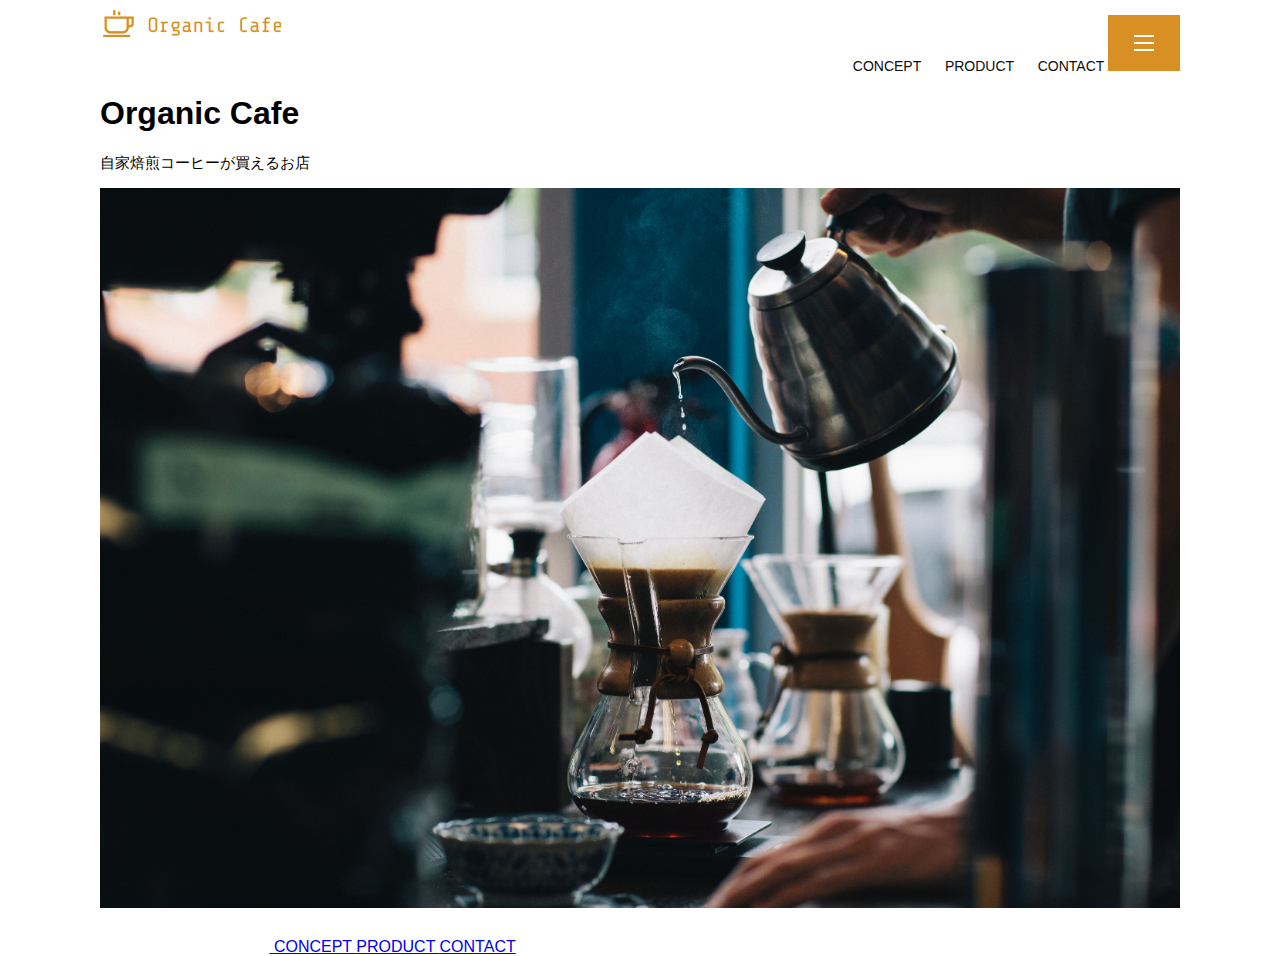
==== kadai_013/index.html @ 007c0a20 "Add files via upload" ====
<!DOCTYPE html>
<html>

<head>
  <title>Organic Cafe</title>
  <meta charset="UTF-8" />
  <meta name="description" content="自家焙煎のコーヒーがお家で楽しめるOrganic Cafe" />
  <meta name="viewport" content="width=device-width, initial-scale=1.0" />
  <link rel="stylesheet" href="style.css" />
</head>

<body>

  <!-- ヘッダー -->
  <header>

    <!-- ロゴ -->
    <a href="index.html" id="logo"><img src="images/logo.png" alt="トップページに戻る" /></a>

    <!-- PC用ナビゲーション -->
    <nav id="nav-pc">
      <a href="index.html#concept">CONCEPT</a>
      <a href="index.html#product">PRODUCT</a>
      <a href="index.html#contact">CONTACT</a>
   


     <!-- スマートフォン用ハンバーガーメニュー -->
      <img id="menu-sp" src="images/button-menu.png" alt="ナビゲーションを開く" onclick="document.getElementById('nav-sp').style.display = 'block'">
    </nav>
    </header>

    <main>
      <article>
        <!-- メインビジュアル -->
        <section id="main-visual">
          <div id="main-message">
            <h1>Organic Cafe</h1>
            <p>自家焙煎コーヒーが買えるお店</p>
          </div>
          <img src="images/main-image.jpg" alt="コーヒーをハンドドリップで淹れる画像" />
        </section>
      </article>
    </main>
      

    <!-- スマートフォン用ナビゲーション -->
    <nav id="nav-sp">

      <!-- ナビゲーションを閉じるボタン -->
      <img id="close" src="images/button-close.png" alt="ナビゲーションを閉じる" onclick="document.getElementById('nav-sp').style.display = 'none'">


      <!-- トップページに戻るリンク -->
      <a id="logo-sp" href="index.html" onclick="document.getElementById('nav-sp').style.display = 'none'">
        <img src="images/logo-sp.png" alt="トップページに戻る">
      </a>

      <!-- CONCEPT ページへのリンク -->
      <a class="menu" href="index.html#concept" onclick="document.getElementById('nav-sp').style.display = 'none'">
        CONCEPT
      </a>

      <!-- PRODUCT ページへのリンク -->
      <a class="menu" href="index.html#product" onclick="document.getElementById('nav-sp').style.display = 'none'">
        PRODUCT
      </a>

      <!-- CONTACT ページへのリンク -->
      <a class="menu" href="index.html#contact" onclick="document.getElementById('nav-sp').style.display = 'none'">
        CONTACT
      </a>
    </nav>

   

</body>

</html>
---- kadai_013/style.css ----
body {
  font-family: "Source Sans Pro", "Hiragino Kaku Gothic ProN", Meiryo, Arial,
    sans-serif;
}

p {
  font-size: 15px;
}

#main-visual>img {
  width: 100%;
}

/*================
PC用のスタイル 
=================*/

  /* 横幅設定 */
  body {
    max-width: 1080px;
    min-width: 960px;
    margin: 0 auto 0 auto;
  }

 

  /* ヘッダー */
  header {
    display: flex;
    justify-content: space-between;
  }

  @media screen and (min-width: 768px) { /* ナビゲーションのレイアウト */
  #nav-pc {
    text-align: right;
    font-size: 14px;
    padding-top: 15px;
  }

  /* ナビゲーションのリンクの装飾設定 */
  #nav-pc>a {
    text-decoration: none;
    margin-left: 20px;
  }

  #nav-pc>a:link {
    color: #0d0d0d;
  }

  #nav-pc>a:visited {
    color: #0d0d0d;
  }

  #nav-pc>a:hover {
    color: #0d0d0d;
    text-decoration: underline;
  }

  #nav-pc>a:active {
    color: #0d0d0d;
  }
}

/*================
SP用のスタイル 
=================*/

@media screen and (max-width: 767px) {
  /*  ハンバーガーメニュー */
  #menu-sp {
    float: right;
    padding: 0;
  }


   /* PCのナビゲーションを非表示に */
   #nav-pc {
    display: none;
  }

  

  /* スマホ用ナビゲーション */

  #nav-sp {
    background-color: #ce933e;
    position: absolute;
    left: 0;
    top: 0;
    height: 100%;
    width: 100%;
    display: none;
    z-index: 100;
  }

   /* 閉じるボタン */

  #close {
    position: absolute;
    top: 20px;
    right: 20px;
  }

  /* ナビメニュー用ロゴ */
  #logo-sp {
    margin: 80px 0px 30px 20px;
  }

  /* スマートフォン用ナビゲーション内のリンク 
  (#nav-sp > a）表示方法（display）：blockを指定し、縦並びにする*/

  #nav-sp > a {
    display: block;
  }

  #nav-sp > a:link,
  #nav-sp > a:visited,
  #nav-sp > a:active {
    color: #ffffff;
  }

  #nav-sp > a:hover {
    color: #ffffff;
    text-decoration: underline;
  }

  /* メニューボタンスタイル 
  リンクの背景（#nav-sp > .menu）*/

  #nav-sp > .menu {
    text-decoration: none;
    display: block;
    margin: 0 20px;
    height: 44px;
    font-size: 16px;
    background-image: url("images/arrow.png");
    background-repeat: no-repeat;
    background-position: right top;
  }

    #menu-sp, #nav-sp {
      display: none;
    }
  }
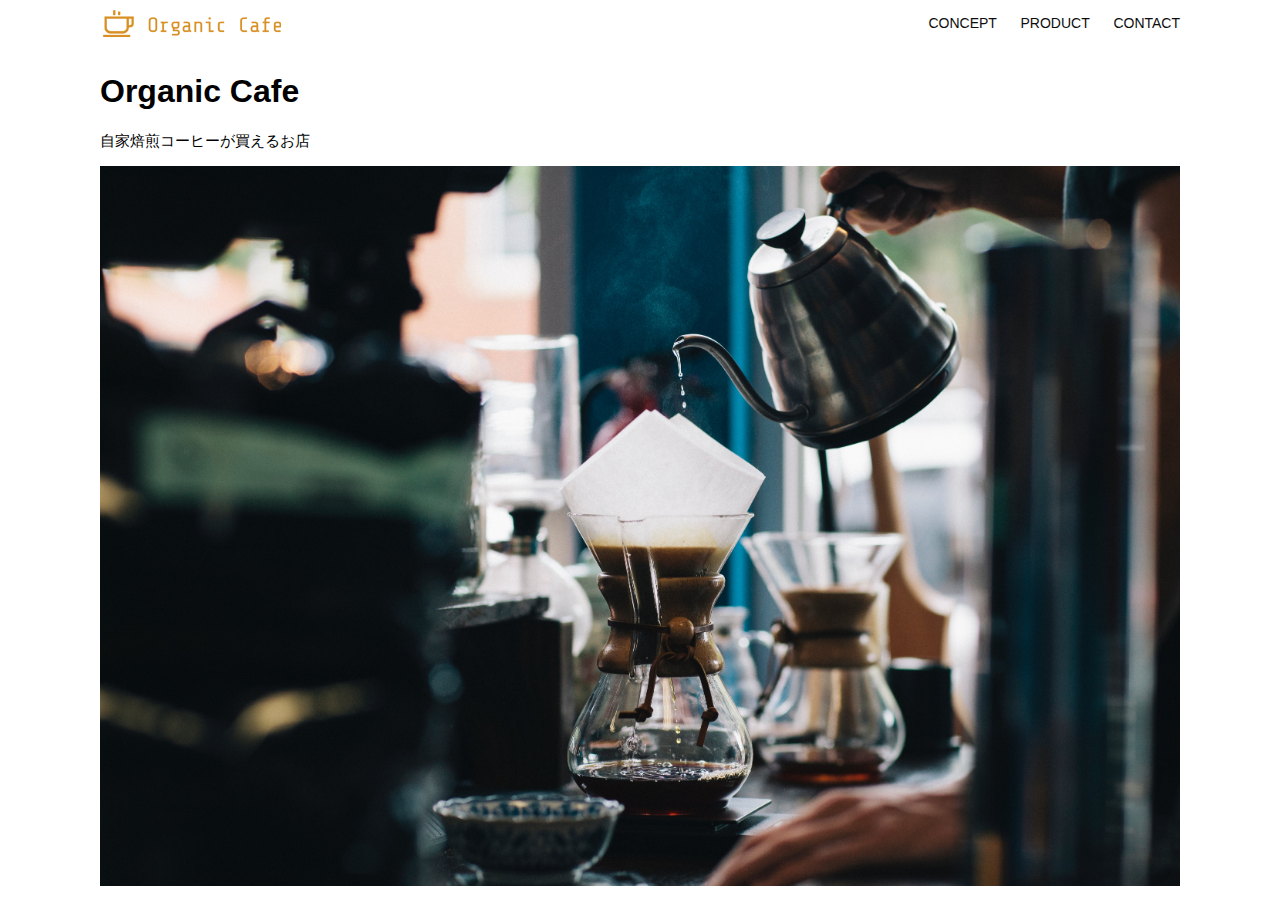
==== commit 34737012: "Add files via upload" ====
--- a/kadai_013/index.html
+++ b/kadai_013/index.html
@@ -22,57 +22,61 @@
       <a href="index.html#concept">CONCEPT</a>
       <a href="index.html#product">PRODUCT</a>
       <a href="index.html#contact">CONTACT</a>
-   
+    </nav>
+
+      <!-- スマートフォン用ハンバーガーメニュー -->
+      <img id="menu-sp" src="images/button-menu.png" alt="ナビゲーションを開く"
+        onclick="document.getElementById('nav-sp').style.display = 'block'">
+
+       <!-- スマートフォン用ナビゲーション -->
+  <nav id="nav-sp">
 
 
-     <!-- スマートフォン用ハンバーガーメニュー -->
-      <img id="menu-sp" src="images/button-menu.png" alt="ナビゲーションを開く" onclick="document.getElementById('nav-sp').style.display = 'block'">
-    </nav>
-    </header>
-
-    <main>
-      <article>
-        <!-- メインビジュアル -->
-        <section id="main-visual">
-          <div id="main-message">
-            <h1>Organic Cafe</h1>
-            <p>自家焙煎コーヒーが買えるお店</p>
-          </div>
-          <img src="images/main-image.jpg" alt="コーヒーをハンドドリップで淹れる画像" />
-        </section>
-      </article>
-    </main>
-      
-
-    <!-- スマートフォン用ナビゲーション -->
-    <nav id="nav-sp">
-
-      <!-- ナビゲーションを閉じるボタン -->
-      <img id="close" src="images/button-close.png" alt="ナビゲーションを閉じる" onclick="document.getElementById('nav-sp').style.display = 'none'">
+    <!-- ナビゲーションを閉じるボタン -->
+    <img id="close" src="images/button-close.png" alt="ナビゲーションを閉じる"
+      onclick="document.getElementById('nav-sp').style.display = 'none'">
 
 
-      <!-- トップページに戻るリンク -->
-      <a id="logo-sp" href="index.html" onclick="document.getElementById('nav-sp').style.display = 'none'">
-        <img src="images/logo-sp.png" alt="トップページに戻る">
-      </a>
+    <!-- トップページに戻るリンク -->
+    <a id="logo-sp" href="index.html" onclick="document.getElementById('nav-sp').style.display = 'none'">
+      <img src="images/logo-sp.png" alt="トップページに戻る">
+    </a>
 
-      <!-- CONCEPT ページへのリンク -->
-      <a class="menu" href="index.html#concept" onclick="document.getElementById('nav-sp').style.display = 'none'">
-        CONCEPT
-      </a>
+    <!-- CONCEPT ページへのリンク -->
+    <a class="menu" href="index.html#concept" onclick="document.getElementById('nav-sp').style.display = 'none'">
+      CONCEPT
+    </a>
 
-      <!-- PRODUCT ページへのリンク -->
-      <a class="menu" href="index.html#product" onclick="document.getElementById('nav-sp').style.display = 'none'">
-        PRODUCT
-      </a>
+    <!-- PRODUCT ページへのリンク -->
+    <a class="menu" href="index.html#product" onclick="document.getElementById('nav-sp').style.display = 'none'">
+      PRODUCT
+    </a>
 
-      <!-- CONTACT ページへのリンク -->
-      <a class="menu" href="index.html#contact" onclick="document.getElementById('nav-sp').style.display = 'none'">
-        CONTACT
-      </a>
-    </nav>
+    <!-- CONTACT ページへのリンク -->
+    <a class="menu" href="index.html#contact" onclick="document.getElementById('nav-sp').style.display = 'none'">
+      CONTACT
+    </a>
+  </nav>
+  
 
-   
+  </header>
+
+  <main>
+    <article>
+      <!-- メインビジュアル -->
+      <section id="main-visual">
+        <div id="main-message">
+          <h1>Organic Cafe</h1>
+          <p>自家焙煎コーヒーが買えるお店</p>
+        </div>
+        <img src="images/main-image.jpg" alt="コーヒーをハンドドリップで淹れる画像" />
+      </section>
+    </article>
+  </main>
+
+
+ 
+
 
 </body>
 
--- a/kadai_013/style.css
+++ b/kadai_013/style.css
@@ -1,144 +1,154 @@
-body {
-  font-family: "Source Sans Pro", "Hiragino Kaku Gothic ProN", Meiryo, Arial,
-    sans-serif;
-}
+ /* PC、スマホ共通スタイル */
 
-p {
-  font-size: 15px;
-}
+ body {
+   font-family: "Source Sans Pro", "Hiragino Kaku Gothic ProN", Meiryo, Arial,
+     sans-serif;
+ }
 
-#main-visual>img {
-  width: 100%;
-}
+ p {
+   font-size: 15px;
+ }
 
-/*================
+ #main-visual>img {
+   width: 100%;
+ }
+
+ /*================
 PC用のスタイル 
 =================*/
+ @media screen and (min-width: 768px) {
 
-  /* 横幅設定 */
-  body {
-    max-width: 1080px;
-    min-width: 960px;
-    margin: 0 auto 0 auto;
-  }
+   /* 横幅設定 */
+   body {
+     max-width: 1080px;
+     min-width: 960px;
+     margin: 0 auto 0 auto;
+   }
 
- 
+   /* ヘッダー */
+   header {
+     display: flex;
+     justify-content: space-between;
+   }
 
-  /* ヘッダー */
-  header {
-    display: flex;
-    justify-content: space-between;
-  }
 
-  @media screen and (min-width: 768px) { /* ナビゲーションのレイアウト */
-  #nav-pc {
-    text-align: right;
-    font-size: 14px;
-    padding-top: 15px;
-  }
+   /* ナビゲーションのレイアウト */
 
-  /* ナビゲーションのリンクの装飾設定 */
-  #nav-pc>a {
-    text-decoration: none;
-    margin-left: 20px;
-  }
+   #menu-sp,
+   #nav-sp {
+     display: none;
+   }
 
-  #nav-pc>a:link {
-    color: #0d0d0d;
-  }
 
-  #nav-pc>a:visited {
-    color: #0d0d0d;
-  }
+   #nav-pc {
+     text-align: right;
+     font-size: 14px;
+     padding-top: 15px;
+   }
 
-  #nav-pc>a:hover {
-    color: #0d0d0d;
-    text-decoration: underline;
-  }
+   /* ナビゲーションのリンクの装飾設定 */
+   #nav-pc>a {
+     text-decoration: none;
+     margin-left: 20px;
+   }
 
-  #nav-pc>a:active {
-    color: #0d0d0d;
-  }
-}
+   #nav-pc>a:link {
+     color: #0d0d0d;
+   }
 
-/*================
+   #nav-pc>a:visited {
+     color: #0d0d0d;
+   }
+
+   #nav-pc>a:hover {
+     color: #0d0d0d;
+     text-decoration: underline;
+   }
+
+   #nav-pc>a:active {
+     color: #0d0d0d;
+   }
+ }
+
+ /*================
 SP用のスタイル 
 =================*/
 
-@media screen and (max-width: 767px) {
-  /*  ハンバーガーメニュー */
-  #menu-sp {
-    float: right;
-    padding: 0;
-  }
-
+ @media screen and (max-width: 767px) {
+   body {
+     min-width: 375px;
+     margin: 0;
+   }
 
    /* PCのナビゲーションを非表示に */
    #nav-pc {
-    display: none;
-  }
+     display: none;
+   }
 
-  
+   /* スマホ用ナビゲーション */
 
-  /* スマホ用ナビゲーション */
+   /*  ハンバーガーメニュー */
+   #menu-sp {
+     float: right;
+     padding: 0;
+   }
 
-  #nav-sp {
-    background-color: #ce933e;
-    position: absolute;
-    left: 0;
-    top: 0;
-    height: 100%;
-    width: 100%;
-    display: none;
-    z-index: 100;
-  }
+   /* スマホ用ナビゲーションの表示切替 */
+   /* 初期状態、レイアウトと非表示設定 */
+
+   #nav-sp {
+     background-color: #ce933e;
+     position: absolute;
+     left: 0;
+     top: 0;
+     height: 100%;
+     width: 100%;
+     display: none;
+     z-index: 100;
+   }
 
    /* 閉じるボタン */
 
-  #close {
-    position: absolute;
-    top: 20px;
-    right: 20px;
-  }
+   #close {
+     position: absolute;
+     top: 20px;
+     right: 20px;
+   }
 
-  /* ナビメニュー用ロゴ */
-  #logo-sp {
-    margin: 80px 0px 30px 20px;
-  }
+   /* ナビメニュー用ロゴ */
+   #logo-sp {
+     margin: 80px 0px 30px 20px;
+   }
 
-  /* スマートフォン用ナビゲーション内のリンク 
+   /* スマートフォン用ナビゲーション内のリンク 
   (#nav-sp > a）表示方法（display）：blockを指定し、縦並びにする*/
 
-  #nav-sp > a {
-    display: block;
-  }
+   #nav-sp>a {
+     display: block;
+   }
 
-  #nav-sp > a:link,
-  #nav-sp > a:visited,
-  #nav-sp > a:active {
-    color: #ffffff;
-  }
+   #nav-sp>a:link,
+   #nav-sp>a:visited,
+   #nav-sp>a:active {
+     color: #ffffff;
+   }
 
-  #nav-sp > a:hover {
-    color: #ffffff;
-    text-decoration: underline;
-  }
+   #nav-sp>a:hover {
+     color: #ffffff;
+     text-decoration: underline;
+   }
 
-  /* メニューボタンスタイル 
+   /* メニューボタンスタイル 
   リンクの背景（#nav-sp > .menu）*/
 
-  #nav-sp > .menu {
-    text-decoration: none;
-    display: block;
-    margin: 0 20px;
-    height: 44px;
-    font-size: 16px;
-    background-image: url("images/arrow.png");
-    background-repeat: no-repeat;
-    background-position: right top;
-  }
-
-    #menu-sp, #nav-sp {
-      display: none;
-    }
-  }+   #nav-sp>.menu {
+     text-decoration: none;
+     display: block;
+     margin: 0 20px;
+     height: 44px;
+     font-size: 16px;
+     background-image: url("images/arrow.png");
+     background-repeat: no-repeat;
+     background-position: right top;
+   }
+ }